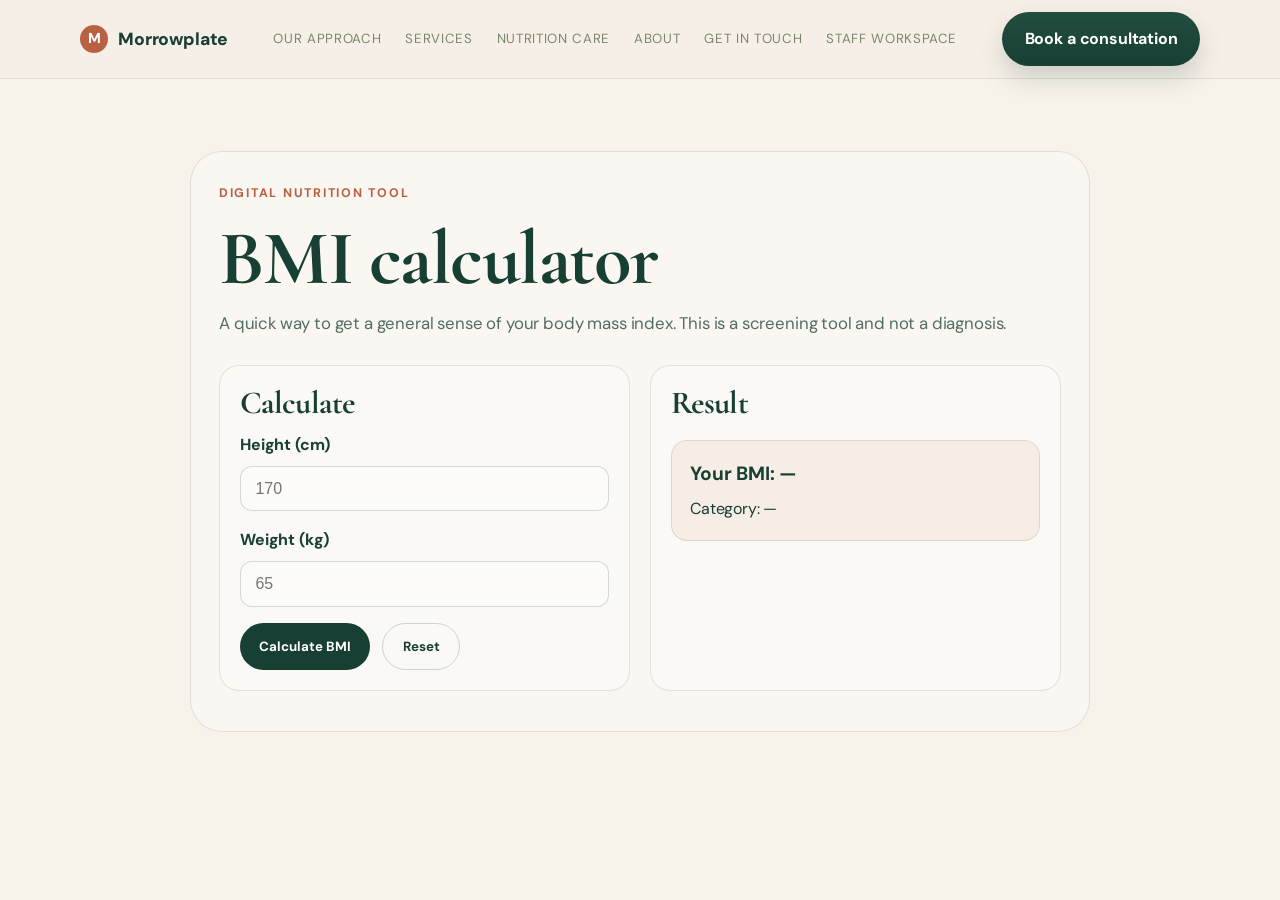
==== bmi-calculator.html @ b796a9d5 "Publish nutrition product pages and contact update" ====
<!DOCTYPE html>
<html lang="en">
  <head>
    <meta charset="UTF-8" />
    <meta name="viewport" content="width=device-width, initial-scale=1.0" />
    <title>BMI Calculator | Morrowplate</title>
    <meta name="description" content="Calculate your BMI and understand the basic nutrition context." />
    <link rel="preconnect" href="https://fonts.googleapis.com" />
    <link rel="preconnect" href="https://fonts.gstatic.com" crossorigin />
    <link href="https://fonts.googleapis.com/css2?family=Cormorant+Garamond:wght@400;500;600;700&family=DM+Sans:wght@400;500;700&display=swap" rel="stylesheet" />
    <link rel="stylesheet" href="style.css" />
    <style>
      body { background: #f7f2ea; }
      .calc-page { padding: 72px 0 100px; }
      .calc-shell { width: min(900px, calc(100% - 32px)); margin: 0 auto; background: rgba(255,255,255,0.35); border:1px solid rgba(24,63,52,0.12); border-radius: 32px; padding: 32px 28px 40px; }
      .calc-title { font-size: clamp(3rem, 6vw, 5rem); margin: 0 0 16px; line-height: 0.9; }
      .calc-copy { color: rgba(24,63,52,0.75); font-size: 1.05rem; margin-bottom: 28px; }
      .calc-grid { display:grid; grid-template-columns: repeat(2, minmax(0, 1fr)); gap: 20px; }
      .calc-card { background: rgba(255,255,255,0.32); border:1px solid rgba(24,63,52,0.12); border-radius: 20px; padding: 20px; }
      .calc-card h3 { margin-top: 0; font-size: 2rem; }
      .field { display:flex; flex-direction:column; gap:8px; margin-bottom: 16px; }
      .field label { font-weight:700; color: #183f34; }
      .field input, .field select { border:1px solid rgba(24,63,52,0.18); border-radius: 12px; background: rgba(255,255,255,0.4); padding: 0.8rem 0.9rem; font-size: 1rem; }
      .button-row { display:flex; gap:12px; flex-wrap: wrap; }
      .calc-btn { border:none; background: #183f34; color:#fff; font-family: 'DM Sans', sans-serif; font-weight:700; border-radius: 999px; padding: 0.9rem 1.2rem; cursor:pointer; }
      .calc-btn.secondary { background: transparent; color:#183f34; border:1px solid rgba(24,63,52,0.2); }
      .result-box { margin-top: 20px; background: rgba(185,98,67,0.08); border: 1px solid rgba(185,98,67,0.2); border-radius: 16px; padding: 18px; }
      .result-box strong { display:block; font-size: 1.2rem; margin-bottom: 6px; }
      @media (max-width: 760px){ .calc-grid { grid-template-columns:1fr; } }
    </style>
  </head>
  <body>
    <header class="site-header">
      <div class="container nav-wrap">
        <a class="brand" href="index.html" aria-label="Morrowplate home">
          <span class="brand-mark">M</span>
          <span>Morrowplate</span>
        </a>

        <nav class="main-nav" aria-label="Main navigation">
          <a href="index.html#approach">Our approach</a>
          <a href="services.html">Services</a>
          <a href="index.html#care">Nutrition care</a>
          <a href="index.html#about">About</a>
          <a href="index.html#contact">Get in touch</a>
          <a href="staff.html">Staff workspace</a>
        </nav>

        <a class="button button-primary nav-cta" href="https://calendly.com/morrowplate/consultation" target="_blank" rel="noreferrer">Book a consultation</a>
      </div>
    </header>

    <main class="calc-page">
      <div class="calc-shell">
        <p class="eyebrow alt">Digital nutrition tool</p>
        <h1 class="calc-title">BMI calculator</h1>
        <p class="calc-copy">
          A quick way to get a general sense of your body mass index. This is a screening tool and not a diagnosis.
        </p>

        <div class="calc-grid">
          <div class="calc-card">
            <h3>Calculate</h3>
            <div class="field">
              <label for="height">Height (cm)</label>
              <input id="height" type="number" min="50" step="0.1" placeholder="170" />
            </div>
            <div class="field">
              <label for="weight">Weight (kg)</label>
              <input id="weight" type="number" min="10" step="0.1" placeholder="65" />
            </div>
            <div class="button-row">
              <button class="calc-btn" id="calculateBtn" type="button">Calculate BMI</button>
              <button class="calc-btn secondary" id="resetBtn" type="button">Reset</button>
            </div>
          </div>

          <div class="calc-card">
            <h3>Result</h3>
            <div class="result-box" id="resultBox">
              <strong>Your BMI: —</strong>
              <span>Category: —</span>
            </div>
          </div>
        </div>
      </div>
    </main>

    <script>
      const calculateBtn = document.getElementById('calculateBtn');
      const resetBtn = document.getElementById('resetBtn');
      const heightInput = document.getElementById('height');
      const weightInput = document.getElementById('weight');
      const resultBox = document.getElementById('resultBox');

      function getCategory(value) {
        if (value < 18.5) return 'Underweight';
        if (value < 25) return 'Healthy weight';
        if (value < 30) return 'Overweight';
        return 'Obesity';
      }

      function updateBMI() {
        const height = Number(heightInput.value);
        const weight = Number(weightInput.value);

        if (!height || !weight || height <= 0 || weight <= 0) {
          resultBox.innerHTML = '<strong>Your BMI: —</strong><span>Category: —</span>';
          return;
        }

        const bmi = weight / ((height / 100) ** 2);
        const category = getCategory(bmi);

        resultBox.innerHTML = `<strong>Your BMI: ${bmi.toFixed(1)}</strong><span>Category: ${category}</span>`;
      }

      calculateBtn.addEventListener('click', updateBMI);
      resetBtn.addEventListener('click', () => {
        heightInput.value = '';
        weightInput.value = '';
        resultBox.innerHTML = '<strong>Your BMI: —</strong><span>Category: —</span>';
      });
    </script>
  </body>
</html>
---- style.css ----
:root {
  --bg: #f5f2e8;
  --bg-soft: #f0e4d5;
  --panel: #fffdf9;
  --text: #183f34;
  --text-soft: #78886a;
  --accent: #b96243;
  --accent-dark: #183f34;
  --accent-light: #f3e7de;
  --gold: #d7a86d;
  --border: rgba(24, 63, 52, 0.1);
  --shadow: 0 18px 42px rgba(24, 63, 52, 0.08);
}

* {
  box-sizing: border-box;
}

html {
  scroll-behavior: smooth;
}

body {
  margin: 0;
  font-family: "DM Sans", "Segoe UI", sans-serif;
  background:
    radial-gradient(circle at top left, rgba(185, 98, 67, 0.08), transparent 30%),
    linear-gradient(180deg, #f7f2eb 0%, var(--bg) 100%);
  color: var(--text);
  line-height: 1.6;
  letter-spacing: -0.01em;
}

a {
  color: inherit;
  text-decoration: none;
}

img {
  max-width: 100%;
  display: block;
}

.container {
  width: min(1120px, calc(100% - 32px));
  margin: 0 auto;
}

.site-header {
  position: sticky;
  top: 0;
  z-index: 20;
  background: rgba(245, 239, 231, 0.9);
  backdrop-filter: blur(10px);
  border-bottom: 1px solid var(--border);
}

.nav-wrap {
  display: flex;
  align-items: center;
  justify-content: space-between;
  gap: 24px;
  min-height: 78px;
}

.brand {
  display: inline-flex;
  align-items: center;
  gap: 10px;
  font-weight: 800;
  font-size: 1.1rem;
}

.brand-mark {
  display: inline-flex;
  align-items: center;
  justify-content: center;
  width: 28px;
  height: 28px;
  border-radius: 50%;
  background: var(--accent);
  color: white;
  font-size: 0.9rem;
}

.main-nav {
  display: flex;
  align-items: center;
  gap: 24px;
  color: var(--text-soft);
  font-size: 0.83rem;
  letter-spacing: 0.05em;
  text-transform: uppercase;
}

.main-nav a:hover,
.footer-links a:hover {
  color: var(--accent-dark);
}

.button {
  display: inline-flex;
  align-items: center;
  justify-content: center;
  padding: 0.9rem 1.4rem;
  border-radius: 999px;
  font-weight: 700;
  transition: transform 0.2s ease, box-shadow 0.2s ease;
}

.button:hover {
  transform: translateY(-1px);
}

.button-primary {
  background: linear-gradient(180deg, #224d3f 0%, var(--accent-dark) 100%);
  color: white;
  box-shadow: 0 12px 24px rgba(24, 63, 52, 0.18);
}

.button-primary:hover {
  background: linear-gradient(180deg, #183f34 0%, #12372e 100%);
}

.button-secondary {
  border: 1px solid rgba(46, 111, 79, 0.2);
  background: transparent;
  color: var(--text);
}

.hero {
  padding: 86px 0 60px;
}

.hero-grid {
  display: grid;
  grid-template-columns: 1.08fr 0.92fr;
  gap: 44px;
  align-items: center;
}

.hero-copy {
  padding-right: 18px;
  max-width: 620px;
}

.eyebrow {
  margin: 0 0 20px;
  color: var(--accent);
  font-size: 0.78rem;
  font-weight: 700;
  letter-spacing: 0.14em;
  text-transform: uppercase;
}

.eyebrow.alt {
  color: var(--accent);
}

h1, h2, h3 {
  margin-top: 0;
  line-height: 1.08;
  font-family: "Cormorant Garamond", Georgia, serif;
  letter-spacing: -0.02em;
}

h1 {
  display: flex;
  flex-direction: column;
  gap: 0.08em;
  margin-bottom: 18px;
  line-height: 0.9;
}

.headline-main {
  font-size: clamp(2.8rem, 6vw, 5.2rem);
  font-weight: 600;
  line-height: 0.9;
}

.headline-italic {
  font-size: clamp(2.2rem, 4vw, 4.1rem);
  font-weight: 500;
  font-style: italic;
  color: var(--accent);
  line-height: 0.95;
}

.small-italic {
  font-size: clamp(1.7rem, 3vw, 2.8rem);
}

.headline-support {
  font-size: clamp(1.18rem, 2vw, 1.9rem);
  font-family: "DM Sans", "Segoe UI", sans-serif;
  font-weight: 700;
  letter-spacing: 0.02em;
  line-height: 1.2;
  color: var(--text-soft);
}

h2 {
  font-size: clamp(2.5rem, 4vw, 3.5rem);
  margin-bottom: 18px;
  line-height: 1.0;
}

h3 {
  font-size: 1.8rem;
  margin-bottom: 12px;
}

.lead,
.section p,
.step-item p,
.care-card p,
.about-grid p,
.footer-copy {
  font-size: 1.08rem;
  color: var(--text-soft);
}

.lead {
  max-width: 620px;
  font-size: 1.14rem;
  line-height: 1.7;
}

.intro-text {
  font-size: 1.08rem;
  font-style: italic;
  color: var(--text-soft);
  line-height: 1.8;
}

.cta-row {
  margin-top: 28px;
  display: flex;
  gap: 16px;
  flex-wrap: wrap;
}

.hero-visual {
  display: flex;
  justify-content: center;
}

.photo-card {
  width: min(100%, 500px);
  background: linear-gradient(160deg, #edf3ee, #f0e5d7);
  border: 1px solid rgba(24, 63, 52, 0.06);
  border-radius: 32px;
  padding: 18px;
  box-shadow: 0 22px 50px rgba(24, 63, 52, 0.08);
}

.image-placeholder {
  min-height: 540px;
  background: linear-gradient(180deg, rgba(46,111,79,0.12), rgba(220,174,90,0.14)),
    url("https://images.unsplash.com/photo-1547592180-85f173990554?auto=format&fit=crop&w=1200&q=80") center/cover no-repeat;
  border-radius: 24px;
  display: flex;
  align-items: flex-end;
  padding: 28px;
}

.image-placeholder span {
  background: rgba(255,255,255,0.75);
  color: var(--text);
  font-weight: 800;
  padding: 10px 14px;
  border-radius: 999px;
  backdrop-filter: blur(4px);
}

.features-band {
  border-top: 1px solid var(--border);
  border-bottom: 1px solid var(--border);
  background: rgba(255,255,255,0.12);
}

.feature-icons {
  display: grid;
  grid-template-columns: repeat(3, minmax(0, 1fr));
  gap: 18px;
  padding: 20px 0;
}

.feature-icons div {
  display: flex;
  flex-direction: column;
  gap: 4px;
  text-align: center;
}

.feature-icons strong {
  font-size: 1rem;
  color: var(--accent-dark);
  letter-spacing: 0.02em;
}

.feature-icons span {
  color: var(--text-soft);
  font-size: 0.96rem;
}

.section {
  padding: 96px 0;
}

.section-soft {
  background: rgba(255,255,255,0.28);
}

.narrow {
  max-width: 780px;
}

.section-head {
  margin-bottom: 28px;
}

.currency-row {
  display: flex;
  align-items: center;
  justify-content: flex-end;
  gap: 12px;
  margin-bottom: 22px;
}

.currency-label {
  color: var(--text-soft);
  font-size: 0.8rem;
  font-weight: 700;
  letter-spacing: 0.04em;
  text-transform: uppercase;
}

.currency-toggle {
  display: inline-flex;
  background: rgba(255,255,255,0.45);
  border: 1px solid var(--border);
  border-radius: 999px;
  padding: 4px;
}

.currency-btn {
  appearance: none;
  border: none;
  background: transparent;
  color: var(--text-soft);
  padding: 0.55rem 0.9rem;
  border-radius: 999px;
  font-weight: 800;
  font-size: 0.8rem;
  cursor: pointer;
  transition: all 0.2s ease;
}

.currency-btn.is-active {
  background: var(--accent-dark);
  color: #fff;
  box-shadow: 0 8px 16px rgba(24, 63, 52, 0.16);
}

.service-grid {
  display: grid;
  grid-template-columns: repeat(2, minmax(0, 1fr));
  gap: 24px;
  margin-bottom: 36px;
}

.service-panel {
  background: var(--panel);
  border: 1px solid var(--border);
  border-radius: 28px;
  padding: 26px 24px;
  box-shadow: 0 18px 34px rgba(24, 63, 52, 0.04);
}

.highlight-panel {
  background: linear-gradient(180deg, rgba(185, 98, 67, 0.08), rgba(255,255,255,0.9));
}

.service-header {
  margin-bottom: 18px;
}

.service-badge {
  display: inline-block;
  background: var(--accent-light);
  color: var(--accent-dark);
  border-radius: 999px;
  padding: 0.45rem 0.8rem;
  font-size: 0.72rem;
  font-weight: 800;
  letter-spacing: 0.08em;
  text-transform: uppercase;
}

.service-panel h3 {
  margin-top: 14px;
  margin-bottom: 0;
}

.service-list {
  list-style: none;
  margin: 22px 0 18px;
  padding: 0;
  display: grid;
  gap: 12px;
}

.service-list li {
  display: flex;
  justify-content: space-between;
  gap: 16px;
  align-items: center;
  border-bottom: 1px solid rgba(24, 63, 52, 0.08);
  padding-bottom: 10px;
  color: var(--text-soft);
}

.service-list li strong {
  color: var(--text);
  font-size: 0.97rem;
}

.service-list li span {
  color: var(--accent-dark);
  font-weight: 700;
  font-size: 0.9rem;
  white-space: nowrap;
}

.service-panel p {
  margin: 0;
  color: var(--text-soft);
  font-size: 0.95rem;
}

.offer-stack {
  margin-top: 32px;
}

.compact-head {
  margin-bottom: 18px;
}

.offer-grid {
  display: grid;
  grid-template-columns: repeat(3, minmax(0, 1fr));
  gap: 24px;
  margin-top: 20px;
}

.offer-card {
  background: rgba(255, 255, 255, 0.42);
  border: 1px solid var(--border);
  border-radius: 24px;
  padding: 22px 20px;
  box-shadow: var(--shadow);
  display: flex;
  flex-direction: column;
  gap: 14px;
}

.offer-card.highlight-offer {
  background: linear-gradient(180deg, rgba(185, 98, 67, 0.08), rgba(255, 255, 255, 0.5));
  border-color: rgba(185, 98, 67, 0.22);
}

.offer-level {
  display: inline-block;
  width: fit-content;
  padding: 0.38rem 0.7rem;
  border-radius: 999px;
  background: rgba(24, 63, 52, 0.06);
  color: var(--text);
  font-size: 0.72rem;
  font-weight: 700;
  letter-spacing: 0.08em;
  text-transform: uppercase;
}

.offer-card h3 {
  margin-bottom: 0;
}

.offer-price {
  font-size: clamp(1.7rem, 2vw, 2.4rem);
  font-weight: 800;
  color: var(--accent-dark);
  line-height: 1;
}

.offer-card p,
.offer-card li {
  color: var(--text-soft);
}

.offer-card ul {
  margin: 0;
  padding-left: 18px;
  line-height: 1.9;
}

.offer-card a {
  margin-top: auto;
  color: var(--accent-dark);
  font-weight: 700;
}

.care-grid {
  display: grid;
  grid-template-columns: repeat(4, minmax(0, 1fr));
  gap: 22px;
}

.care-card,
.step-item {
  background: rgba(255, 255, 255, 0.44);
  border: 1px solid var(--border);
  border-radius: 26px;
  padding: 24px 22px;
  box-shadow: 0 14px 30px rgba(24, 36, 32, 0.04);
  transition: transform 0.2s ease, box-shadow 0.2s ease;
}

.care-card:hover,
.step-item:hover {
  transform: translateY(-2px);
  box-shadow: 0 18px 34px rgba(24, 36, 32, 0.06);
}

.card-number,
.step-index {
  display: inline-flex;
  align-items: center;
  justify-content: center;
  width: 52px;
  height: 52px;
  border-radius: 50%;
  background: var(--accent-light);
  color: var(--accent-dark);
  font-size: 0.86rem;
  font-weight: 800;
  margin-bottom: 18px;
}

.care-card a {
  display: inline-block;
  margin-top: 10px;
  color: var(--accent-dark);
  font-weight: 700;
}

.steps-grid {
  display: grid;
  grid-template-columns: repeat(3, minmax(0, 1fr));
  gap: 22px;
}

.about-grid {
  display: grid;
  grid-template-columns: 1fr 1.2fr;
  gap: 32px;
  align-items: center;
}

.section-about {
  background: linear-gradient(180deg, rgba(223, 238, 230, 0.6), rgba(255,255,255,0.2));
}

.cta-section {
  padding-top: 32px;
}

.cta-box {
  display: flex;
  align-items: center;
  justify-content: space-between;
  gap: 18px;
  background: linear-gradient(180deg, rgba(255,255,255,0.72), rgba(255,255,255,0.9));
  border: 1px solid var(--border);
  border-radius: 30px;
  padding: 30px 34px;
  box-shadow: 0 18px 40px rgba(24, 36, 32, 0.05);
}

.site-footer {
  background: #183f34;
  color: rgba(255,255,255,0.9);
  padding-top: 28px;
}

.footer-wrap,
.footer-bottom {
  width: min(1120px, calc(100% - 32px));
  margin: 0 auto;
}

.footer-wrap {
  display: flex;
  align-items: center;
  justify-content: space-between;
  gap: 20px;
  padding-bottom: 18px;
}

.footer-brand {
  margin: 0 0 8px;
  font-size: 1.2rem;
  font-weight: 800;
}

.footer-links {
  display: flex;
  flex-wrap: wrap;
  gap: 18px;
  color: rgba(255,255,255,0.8);
}

.footer-bottom {
  border-top: 1px solid rgba(255,255,255,0.12);
  padding: 18px 0 30px;
  color: rgba(255,255,255,0.7);
}

@media (max-width: 980px) {
  .hero-grid,
  .about-grid,
  .care-grid,
  .steps-grid {
    grid-template-columns: 1fr 1fr;
  }

  .care-grid {
    grid-template-columns: repeat(2, minmax(0, 1fr));
  }

  .nav-wrap {
    flex-wrap: wrap;
    justify-content: center;
    padding: 14px 0;
  }
}

@media (max-width: 720px) {
  .main-nav {
    display: none;
  }

  .hero-grid,
  .care-grid,
  .steps-grid,
  .about-grid,
  .feature-icons,
  .cta-box,
  .footer-wrap {
    grid-template-columns: 1fr;
    display: grid;
  }

  .hero {
    padding-top: 44px;
  }

  .cta-box,
  .footer-wrap {
    display: grid;
    text-align: center;
  }

  .button,
  .nav-cta {
    width: 100%;
  }

  .cta-row {
    flex-direction: column;
  }

  .image-placeholder {
    min-height: 420px;
  }
}
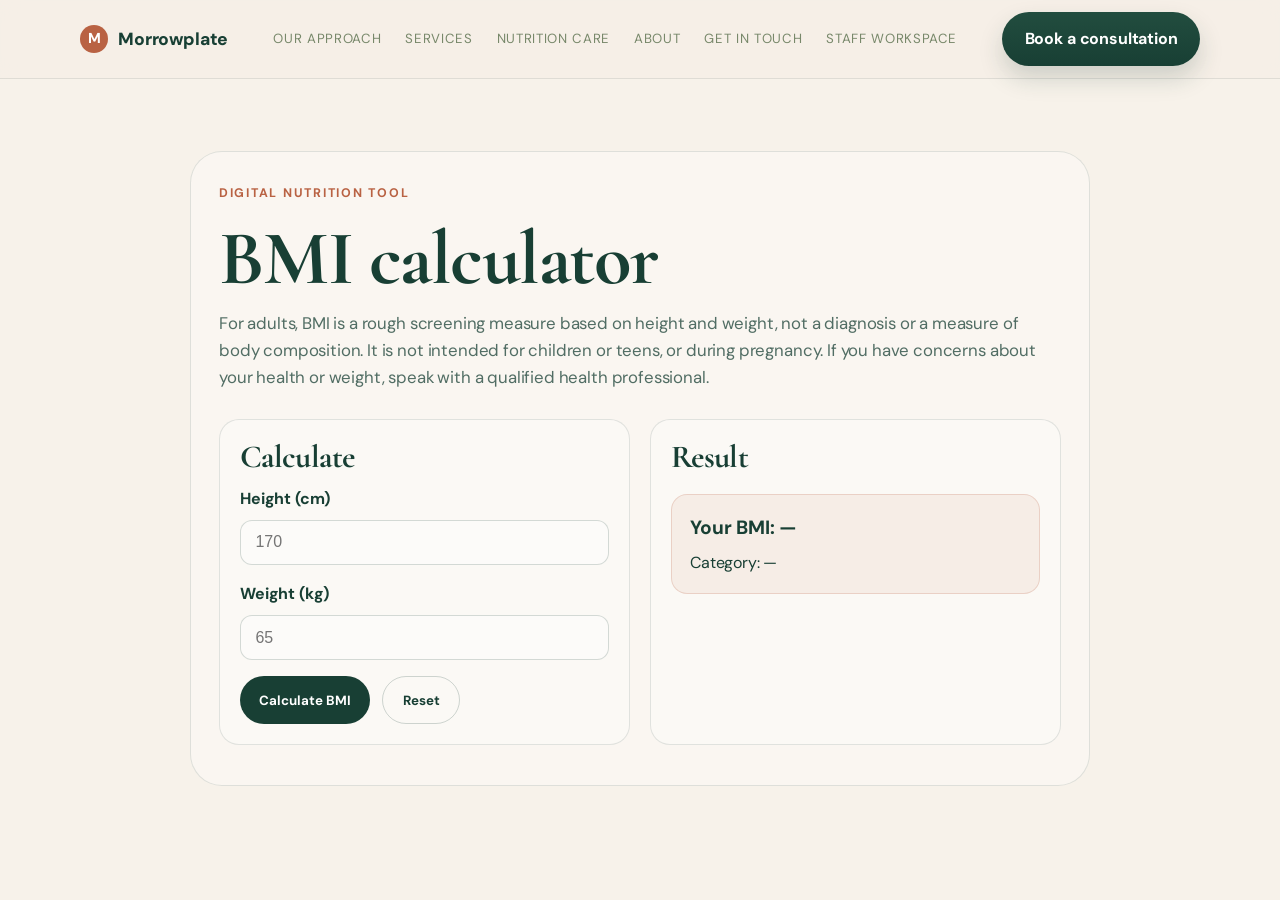
==== commit fd9d4b73: "Improve nutrition product journey" ====
--- a/bmi-calculator.html
+++ b/bmi-calculator.html
@@ -55,7 +55,8 @@
         <p class="eyebrow alt">Digital nutrition tool</p>
         <h1 class="calc-title">BMI calculator</h1>
         <p class="calc-copy">
-          A quick way to get a general sense of your body mass index. This is a screening tool and not a diagnosis.
+          For adults, BMI is a rough screening measure based on height and weight, not a diagnosis or a measure of body composition.
+          It is not intended for children or teens, or during pregnancy. If you have concerns about your health or weight, speak with a qualified health professional.
         </p>
 
         <div class="calc-grid">
--- a/style.css
+++ b/style.css
@@ -370,6 +370,12 @@
   margin-bottom: 36px;
 }
 
+.pricing-note {
+  margin: -20px 0 36px;
+  color: var(--text-soft);
+  font-size: 0.9rem;
+}
+
 .service-panel {
   background: var(--panel);
   border: 1px solid var(--border);
